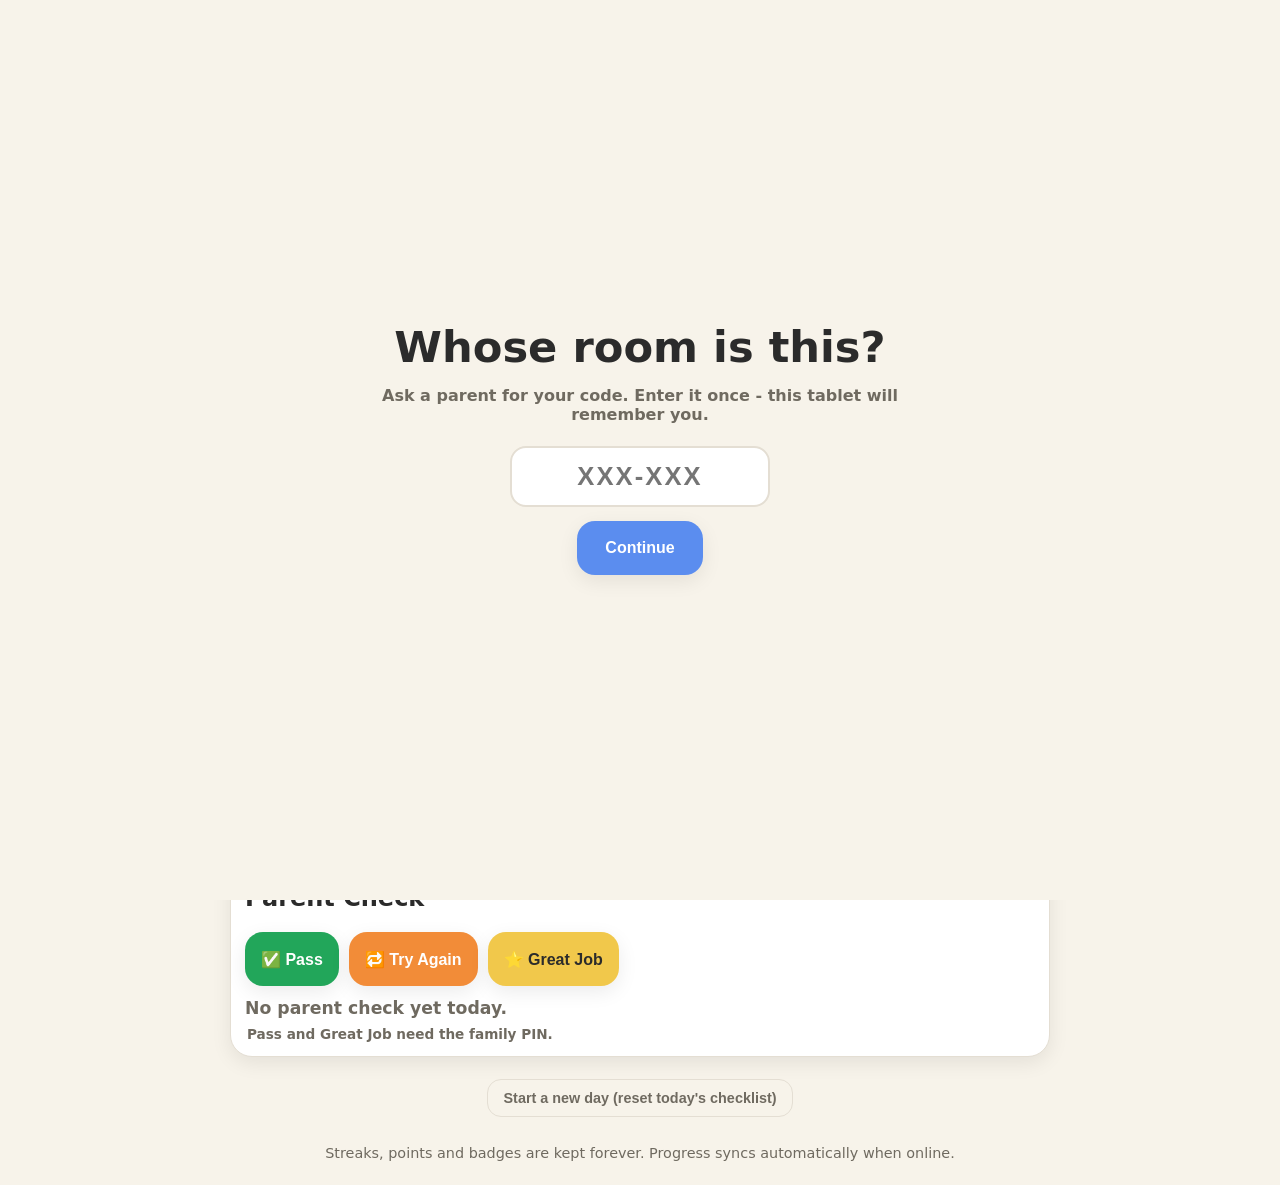
==== apps/bedroom-reset/index.html @ 821b6212 "Make "what done looks like" photos parent-only Kids could previously add and remove their own refere" ====
<!doctype html>
<html lang="en-AU">
<head>
  <meta charset="utf-8" />
  <meta name="viewport" content="width=device-width, initial-scale=1, viewport-fit=cover" />
  <meta name="theme-color" content="#5b8def" />
  <meta name="description" content="A simple bedroom reset checklist for kids." />
  <link rel="manifest" href="manifest.json" />
  <link rel="apple-touch-icon" href="icons/icon-192.png" />
  <link rel="icon" type="image/png" sizes="32x32" href="../shared/icons/favicon-32.png" />
  <link rel="icon" type="image/png" sizes="16x16" href="../shared/icons/favicon-16.png" />
  <link rel="stylesheet" href="styles.css" />
  <title>Bedroom Reset</title>
</head>
<body>
  <div class="kidPicker" id="kidPicker">
    <div class="kidPickerCard">
      <h1>Whose room is this?</h1>
      <p>Ask a parent for your code. Enter it once - this tablet will remember you.</p>
      <form id="codeForm">
        <input id="codeInput" class="codeInput" type="text" inputmode="text" autocapitalize="characters" autocomplete="off" placeholder="XXX-XXX" maxlength="10" />
        <button type="submit" class="codeSubmit">Continue</button>
      </form>
      <p class="codeError hidden" id="codeError"></p>
    </div>
  </div>
  <script>
    if (localStorage.getItem('homelife_kid_token')) {
      document.getElementById('kidPicker').classList.add('hidden');
    }
  </script>

  <div class="toast hidden" id="toast"><span id="toastEmoji"></span><span id="toastText"></span></div>

  <div class="pinModal hidden" id="pinModal">
    <div class="pinCard">
      <h2 id="pinTitle">Parent Check</h2>
      <p>Ask a parent to enter the family PIN.</p>
      <div class="pinDots" id="pinDots"><span></span><span></span><span></span><span></span></div>
      <div class="pinPad" id="pinPad"></div>
      <p class="pinError hidden" id="pinError">Wrong PIN - try again.</p>
      <button class="pinCancel" id="pinCancel" type="button">Cancel</button>
    </div>
  </div>

  <div class="confirmModal hidden" id="confirmModal">
    <div class="confirmCard">
      <p id="confirmText"></p>
      <div class="confirmButtons">
        <button id="confirmYes" type="button" class="confirmYes">Yes</button>
        <button id="confirmNo" type="button" class="confirmNo">Cancel</button>
      </div>
    </div>
  </div>

  <main class="app">
    <header>
      <h1 id="roomTitle">Bedroom Reset</h1>
      <p class="subtitle" id="roomSubtitle">Tap each box when it is properly done. Hidden, shoved or stuffed does not count.</p>
      <p class="kidTag">For <span id="kidName">…</span> · <a href="#" id="switchKidLink">not you? switch</a></p>
      <p class="syncStatus" id="syncStatus">💾 Saved on this tablet</p>
    </header>

    <div class="roomSwitcher" id="roomSwitcher"></div>

    <section class="gridTop">
      <div class="card pieWrap" aria-live="polite">
        <div class="pie" id="pie"><div class="pieInner" id="percentText">0%</div></div>
        <div>
          <div class="progressTitle">Room Score</div>
          <div class="progressSub"><span id="doneCount">0</span>/<span id="totalCount">0</span> jobs done</div>
        </div>
      </div>
      <div class="card streakBox">
        <div class="flame">🔥</div>
        <div>
          <div class="streakNo" id="streakCount">0</div>
          <div class="streakLabel">day streak</div>
        </div>
      </div>
    </section>

    <section class="card levelCard">
      <div class="levelHead">
        <span class="levelTitle" id="levelTitle">Level 1 - Tidy Rookie</span>
        <span class="levelPoints" id="levelPoints">0 points</span>
      </div>
      <div class="levelBar"><div class="levelBarFill" id="levelBarFill"></div></div>
      <div class="levelNext" id="levelNext">Points to next level</div>
      <div class="badgeShelf" id="badgeShelf"></div>
    </section>

    <section class="card">
      <div class="buttons">
        <button class="modeBtn" id="modeBtn" type="button">Focus Mode: OFF</button>
      </div>
      <div class="installHint" id="installHint">Install tip: open this site in Chrome or Edge and choose Install app / Add to Home screen.</div>
    </section>

    <section class="goldenRule">
      <strong>Golden Rule</strong>
      Everything has a home. If it is shoved, stuffed, hidden or piled up, it is not put away yet.
    </section>

    <section class="card photoCard">
      <h2>What Done Looks Like</h2>
      <p class="photoHint">Photos of a properly tidy room, so you know what you're aiming for. Ask a parent to add or change these from the dashboard.</p>
      <div class="photoGrid" id="photoGrid"></div>
    </section>

    <div class="lightbox hidden" id="lightbox">
      <button class="lightboxClose" id="lightboxClose" type="button">✕</button>
      <img id="lightboxImg" src="" alt="Reference photo of a tidy room" />
    </div>

    <section class="focusCard hidden" id="focusCard">
      <div class="focusLabel">Current job</div>
      <div class="focusTask" id="focusTask">Start with clothes.</div>
      <div class="focusHint" id="focusHint">Do this one thing, then tap done.</div>
      <button class="doneBtn" id="focusDoneBtn" type="button">Done</button>
    </section>

    <div id="checklist"></div>

    <section class="card parentCheckCard">
      <h2>Parent Check</h2>
      <div class="buttons">
        <button class="passBtn" id="passBtn" type="button">✅ Pass</button>
        <button class="tryBtn" id="tryBtn" type="button">🔁 Try Again</button>
        <button class="starBtn" id="starBtn" type="button">⭐ Great Job</button>
      </div>
      <div class="parentResult" id="parentResult">No parent check yet today.</div>
      <p class="pinHint">Pass and Great Job need the family PIN.</p>
    </section>

    <p class="newDayLink"><button id="resetBtn" class="resetLink" type="button">Start a new day (reset today's checklist)</button></p>

    <footer>Streaks, points and badges are kept forever. Progress syncs automatically when online.</footer>
  </main>

  <script type="module" src="app.js"></script>
</body>
</html>
---- apps/bedroom-reset/styles.css ----
:root {
  --bg: #f7f3ea;
  --card: #ffffff;
  --ink: #2b2b2b;
  --muted: #6f6a60;
  --blue: #5b8def;
  --green: #22a65a;
  --yellow: #f1c84b;
  --red: #d94b4b;
  --orange: #f28c38;
  --line: #e4ded3;
  --done: #eef8f0;
  --shadow: 0 6px 20px rgba(0,0,0,0.08);
}
* { box-sizing: border-box; }
body {
  margin: 0;
  font-family: system-ui, -apple-system, BlinkMacSystemFont, "Segoe UI", sans-serif;
  background: var(--bg);
  color: var(--ink);
  min-height: 100vh;
  padding: 16px;
}
.app { max-width: 820px; margin: 0 auto; }
header {
  background: linear-gradient(135deg, #5b8def, #7eb77f);
  color: white;
  border-radius: 24px;
  padding: 22px;
  box-shadow: var(--shadow);
  margin-bottom: 14px;
}
h1 { margin: 0 0 8px; font-size: clamp(1.8rem, 5vw, 2.7rem); line-height: 1.05; }
.subtitle { margin: 0; font-size: 1.05rem; opacity: 0.96; }
.kidTag { margin: 10px 0 0; font-size: 0.95rem; opacity: 0.92; font-weight: 700; }
.kidTag a { color: white; text-decoration: underline; }
.syncStatus { margin: 6px 0 0; font-size: 0.85rem; opacity: 0.85; font-weight: 700; }

.roomSwitcher { display: flex; gap: 10px; overflow-x: auto; margin: 14px 0; padding-bottom: 2px; }
.roomPill {
  flex: 0 0 auto;
  display: flex;
  align-items: center;
  gap: 8px;
  background: var(--card);
  border: 2px solid var(--line);
  border-radius: 18px;
  padding: 10px 16px;
  font-weight: 800;
  font-size: 0.95rem;
  color: var(--ink);
  cursor: pointer;
  box-shadow: var(--shadow);
}
.roomPill.active { background: var(--blue); border-color: var(--blue); color: #fff; }
.roomPill .roomPillIcon { font-size: 1.2rem; }

.gridTop { display: grid; grid-template-columns: 1fr 1fr; gap: 14px; margin-bottom: 14px; }
.card { background: var(--card); border-radius: 22px; padding: 14px; box-shadow: var(--shadow); border: 1px solid var(--line); }
.pieWrap { display: grid; grid-template-columns: 138px 1fr; gap: 14px; align-items: center; }
.pie { width: 138px; height: 138px; border-radius: 50%; background: conic-gradient(var(--green) 0deg, #efeadf 0deg); display: grid; place-items: center; box-shadow: inset 0 0 0 10px #fff7ec; }
.pieInner { width: 88px; height: 88px; border-radius: 50%; background: #fff; display: grid; place-items: center; font-weight: 900; font-size: 1.35rem; border: 1px solid var(--line); }
.progressTitle { font-weight: 900; font-size: 1.25rem; margin-bottom: 4px; }
.progressSub { color: var(--muted); font-weight: 700; }
.streakBox { display: grid; grid-template-columns: auto 1fr; gap: 12px; align-items: center; }
.flame { font-size: 3rem; line-height: 1; }
.streakNo { font-weight: 950; font-size: 2.2rem; }
.streakLabel { color: var(--muted); font-weight: 700; }
.goldenRule { background: #fff7d6; border: 2px solid #f1d06a; border-radius: 22px; padding: 16px; margin: 14px 0; font-size: 1.08rem; box-shadow: var(--shadow); }
.goldenRule strong { display: block; margin-bottom: 6px; font-size: 1.15rem; }
.buttons { display: flex; flex-wrap: wrap; gap: 10px; }
button { border: 0; border-radius: 18px; padding: 14px 16px; font-weight: 900; font-size: 1rem; cursor: pointer; min-height: 54px; box-shadow: var(--shadow); }
.modeBtn { background: var(--blue); color: #fff; }
.doneBtn { background: var(--green); color: #fff; width: 100%; margin-top: 10px; }
.passBtn { background: var(--green); color: #fff; }
.tryBtn { background: var(--orange); color: #fff; }
.starBtn { background: var(--yellow); color: #2b2b2b; }
.focusCard { background: #eef5ff; border: 2px solid #abc8ff; border-radius: 22px; padding: 16px; margin: 14px 0; box-shadow: var(--shadow); }
.focusLabel { color: #365f9d; font-weight: 900; text-transform: uppercase; font-size: 0.85rem; letter-spacing: 0.04em; }
.focusTask { font-size: 1.35rem; font-weight: 900; margin: 6px 0 4px; }
.focusHint { color: var(--muted); font-weight: 700; }
.hidden { display: none !important; }
.category { background: var(--card); border-radius: 22px; padding: 14px; margin: 14px 0; border: 1px solid var(--line); box-shadow: var(--shadow); }
.category h2 { margin: 4px 6px 12px; font-size: 1.25rem; color: #3d3a34; }
.catBadge { font-size: 1.1rem; }
label.item { display: grid; grid-template-columns: 44px 1fr; gap: 10px; align-items: center; min-height: 58px; padding: 12px; margin: 8px 0; border: 2px solid var(--line); border-radius: 18px; background: #fffdf8; font-size: 1.08rem; line-height: 1.25; user-select: none; }
label.item.checked { background: var(--done); border-color: #a8d8ae; }
input[type="checkbox"] { width: 32px; height: 32px; accent-color: var(--green); }
.itemText.done { text-decoration: line-through; color: var(--muted); }
.parentCheckCard { margin-top: 16px; }
.parentResult { margin-top: 12px; font-weight: 900; font-size: 1.08rem; color: var(--muted); }
.installHint { font-size: 0.95rem; color: var(--muted); margin-top: 8px; font-weight: 700; }
.pinHint { margin: 8px 2px 0; font-size: 0.85rem; color: var(--muted); font-weight: 700; }
footer { color: var(--muted); text-align: center; padding: 20px 0 8px; font-size: 0.9rem; }

.newDayLink { text-align: center; margin: 22px 0 8px; }
.resetLink {
  background: transparent;
  color: var(--muted);
  box-shadow: none;
  border: 1px solid var(--line);
  min-height: unset;
  padding: 10px 16px;
  font-size: 0.9rem;
  font-weight: 700;
  border-radius: 14px;
}

/* What Done Looks Like gallery */
.photoCard h2 { margin: 0 0 4px; font-size: 1.2rem; }
.photoHint { color: var(--muted); font-weight: 700; font-size: 0.9rem; margin: 0 0 12px; }
.photoGrid { display: grid; grid-template-columns: repeat(3, 1fr); gap: 10px; }
.photoTile {
  aspect-ratio: 1;
  border-radius: 16px;
  overflow: hidden;
  border: 2px solid var(--line);
  position: relative;
}
.photoTile img { width: 100%; height: 100%; object-fit: cover; display: block; cursor: pointer; }

.lightbox {
  position: fixed;
  inset: 0;
  background: rgba(0,0,0,0.88);
  z-index: 280;
  display: flex;
  flex-direction: column;
  align-items: center;
  justify-content: center;
  padding: 20px;
  gap: 16px;
}
.lightbox.hidden { display: none; }
.lightbox img { max-width: 100%; max-height: 70vh; border-radius: 12px; }
.lightboxClose { position: absolute; top: 16px; right: 16px; background: rgba(255,255,255,0.15); color: #fff; border: 0; border-radius: 50%; width: 44px; height: 44px; font-size: 1.2rem; }

/* Level / points card */
.levelCard { display: flex; flex-direction: column; gap: 8px; }
.levelHead { display: flex; justify-content: space-between; align-items: baseline; gap: 8px; flex-wrap: wrap; }
.levelTitle { font-weight: 900; font-size: 1.1rem; color: #3d3a34; }
.levelPoints { font-weight: 800; color: var(--blue); }
.levelBar { height: 14px; border-radius: 8px; background: #efeadf; overflow: hidden; }
.levelBarFill { height: 100%; width: 0%; background: linear-gradient(90deg, var(--blue), var(--green)); transition: width 0.5s ease; }
.levelNext { font-size: 0.85rem; color: var(--muted); font-weight: 700; }

.badgeShelf { display: flex; gap: 10px; overflow-x: auto; padding: 6px 2px 2px; margin-top: 4px; }
.badge {
  flex: 0 0 auto;
  display: flex;
  flex-direction: column;
  align-items: center;
  gap: 4px;
  width: 78px;
  text-align: center;
  padding: 8px 4px;
  border-radius: 14px;
  border: 1px solid var(--line);
}
.badge.earned { background: #fff7d6; border-color: #f1d06a; }
.badge.locked { opacity: 0.4; filter: grayscale(1); }
.badgeEmoji { font-size: 1.6rem; }
.badgeLabel { font-size: 0.68rem; font-weight: 800; color: var(--ink); line-height: 1.1; }

/* Toast */
.toast {
  position: fixed;
  top: 18px;
  left: 50%;
  transform: translateX(-50%) translateY(-140%);
  background: #2b2b2b;
  color: #fff;
  padding: 14px 20px;
  border-radius: 18px;
  box-shadow: var(--shadow);
  display: flex;
  align-items: center;
  gap: 10px;
  font-weight: 800;
  z-index: 300;
  transition: transform 0.35s cubic-bezier(0.34, 1.56, 0.64, 1);
  max-width: 90vw;
}
.toast.hidden { display: none; }
.toast.show { transform: translateX(-50%) translateY(0); }
.toast #toastEmoji { font-size: 1.4rem; }

/* Confetti */
.confettiContainer { position: fixed; inset: 0; pointer-events: none; z-index: 250; overflow: hidden; }
.confettiPiece {
  position: absolute;
  top: -20px;
  width: 10px;
  height: 14px;
  opacity: 0.9;
  border-radius: 2px;
  animation: confettiFall 1.7s ease-in forwards;
}
@keyframes confettiFall {
  to { transform: translateY(110vh) rotate(360deg); opacity: 0.3; }
}

/* Confirm modal */
.confirmModal { position: fixed; inset: 0; background: rgba(43,43,43,0.55); display: grid; place-items: center; z-index: 290; padding: 20px; }
.confirmModal.hidden { display: none; }
.confirmCard { background: #fff; border-radius: 22px; padding: 22px; max-width: 420px; box-shadow: var(--shadow); text-align: center; }
.confirmCard p { font-size: 1.1rem; font-weight: 700; margin: 0 0 16px; }
.confirmButtons { display: flex; gap: 10px; }
.confirmButtons button { flex: 1; }
.confirmYes { background: var(--red); color: #fff; }
.confirmNo { background: #efeadf; color: var(--ink); }

/* Parent PIN modal */
.pinModal { position: fixed; inset: 0; background: rgba(43,43,43,0.65); display: grid; place-items: center; z-index: 270; padding: 20px; }
.pinModal.hidden { display: none; }
.pinCard { background: #fff; border-radius: 24px; padding: 24px; max-width: 360px; width: 100%; box-shadow: var(--shadow); text-align: center; }
.pinCard h2 { margin: 0 0 4px; }
.pinCard p { color: var(--muted); font-weight: 700; margin: 0 0 14px; }
.pinDots { display: flex; justify-content: center; gap: 14px; margin-bottom: 18px; }
.pinDots span { width: 18px; height: 18px; border-radius: 50%; border: 2px solid var(--line); background: #fff; }
.pinDots span.filled { background: var(--blue); border-color: var(--blue); }
.pinDots.shake { animation: pinShake 0.4s; }
@keyframes pinShake {
  0%, 100% { transform: translateX(0); }
  25% { transform: translateX(-8px); }
  75% { transform: translateX(8px); }
}
.pinPad { display: grid; grid-template-columns: repeat(3, 1fr); gap: 10px; }
.pinKey { background: #f7f3ea; color: var(--ink); border: 1px solid var(--line); border-radius: 14px; font-size: 1.2rem; min-height: 54px; box-shadow: none; }
.pinKeyWide { grid-column: span 1; font-size: 0.85rem; }
.pinError { color: var(--red); font-weight: 800; margin-top: 12px; }
.pinCancel { background: transparent; color: var(--muted); box-shadow: none; margin-top: 14px; min-height: unset; padding: 8px; }

.kidPicker { position: fixed; inset: 0; background: var(--bg); display: grid; place-items: center; z-index: 50; padding: 20px; }
.kidPicker.hidden { display: none !important; }
.kidPickerCard { max-width: 560px; text-align: center; }
.kidPickerCard h1 { color: var(--ink); }
.kidPickerCard p { color: var(--muted); font-weight: 700; }
.kidGrid { display: grid; grid-template-columns: repeat(auto-fit, minmax(140px, 1fr)); gap: 16px; margin-top: 20px; }
.kidBtn { background: var(--card); border: 2px solid var(--line); border-radius: 22px; padding: 26px 12px; display: flex; flex-direction: column; align-items: center; gap: 10px; font-size: 1.2rem; font-weight: 900; box-shadow: var(--shadow); color: var(--ink); min-height: unset; }
.kidAvatar { font-size: 3.2rem; }

#codeForm { display: flex; flex-direction: column; gap: 14px; margin-top: 22px; align-items: center; }
.codeInput {
  width: 100%;
  max-width: 260px;
  text-align: center;
  font-size: 1.6rem;
  font-weight: 900;
  letter-spacing: 0.08em;
  text-transform: uppercase;
  padding: 14px;
  border-radius: 16px;
  border: 2px solid var(--line);
  background: #fff;
  color: var(--ink);
}
.codeSubmit { background: var(--blue); color: #fff; padding: 14px 28px; }
.codeError { color: var(--red); font-weight: 800; margin-top: 14px; }

@media (max-width: 680px) {
  body { padding: 12px; }
  .gridTop { grid-template-columns: 1fr; }
  .pieWrap { grid-template-columns: 120px 1fr; }
  .pie { width: 120px; height: 120px; }
  .pieInner { width: 76px; height: 76px; font-size: 1.15rem; }
  .buttons button { flex: 1 1 100%; }
  label.item { font-size: 1rem; }
}
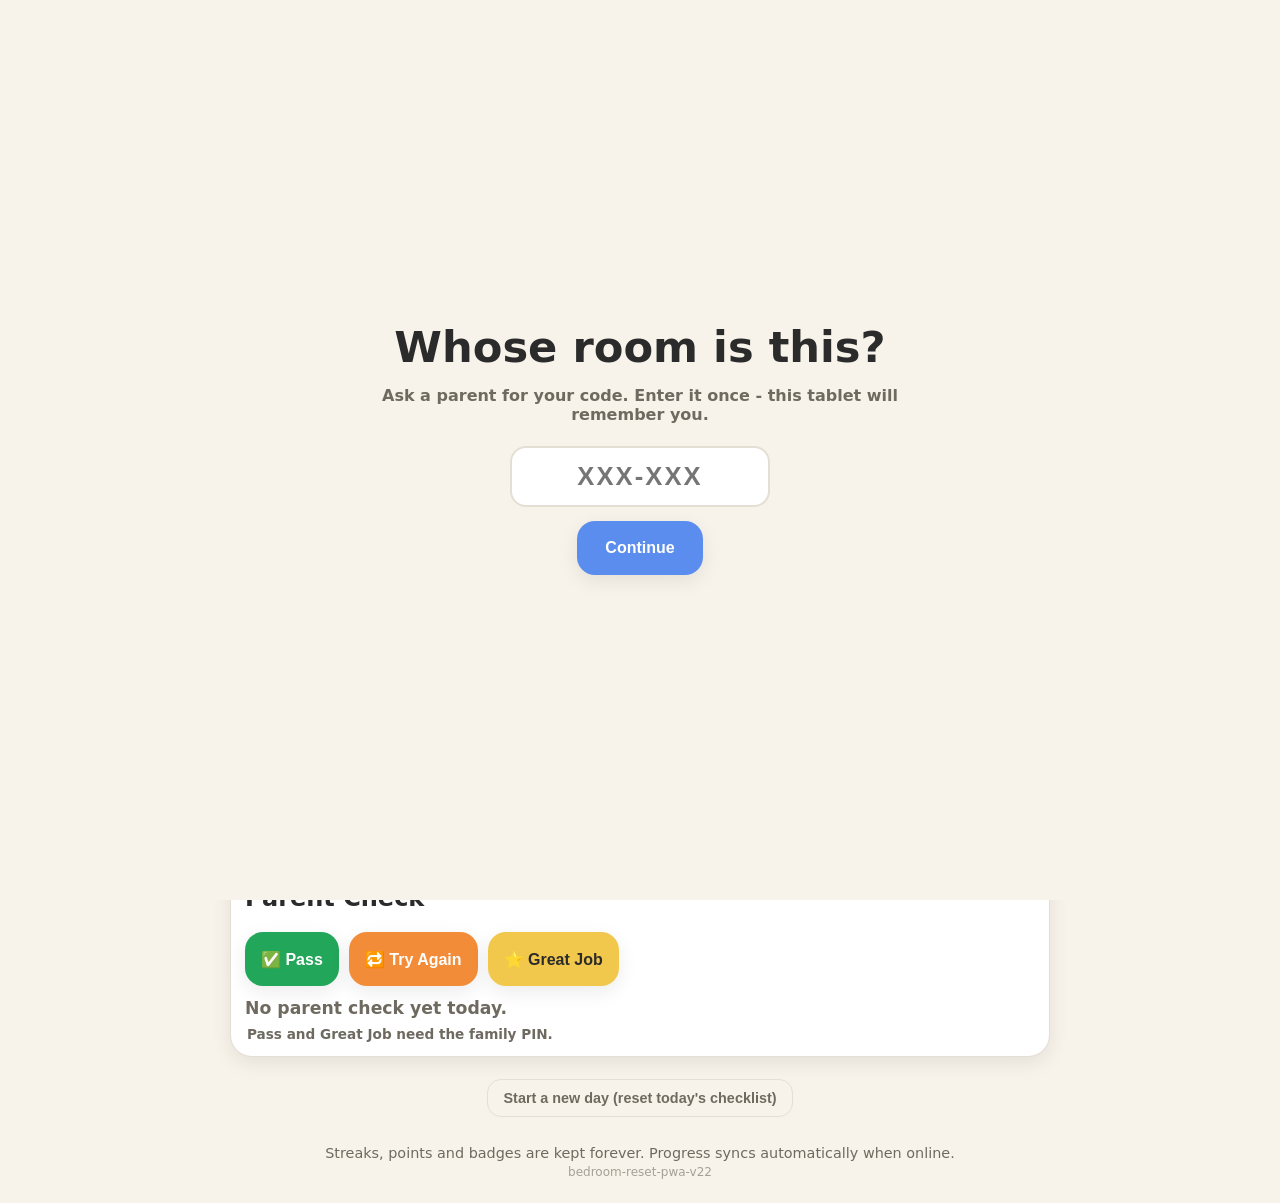
==== commit fac9a00b: "Show each PWA's cache version in its own UI New apps/shared/version.js reads each app's service-work" ====
--- a/apps/bedroom-reset/index.html
+++ b/apps/bedroom-reset/index.html
@@ -35,9 +35,10 @@
   <div class="pinModal hidden" id="pinModal">
     <div class="pinCard">
       <h2 id="pinTitle">Parent Check</h2>
-      <p>Ask a parent to enter the family PIN.</p>
+      <p id="pinSub">Ask a parent to enter the family PIN.</p>
       <div class="pinDots" id="pinDots"><span></span><span></span><span></span><span></span></div>
       <div class="pinPad" id="pinPad"></div>
+      <div class="pinIconsGrid hidden" id="pinIconsGrid"></div>
       <p class="pinError hidden" id="pinError">Wrong PIN - try again.</p>
       <button class="pinCancel" id="pinCancel" type="button">Cancel</button>
     </div>
@@ -108,6 +109,19 @@
       <div class="photoGrid" id="photoGrid"></div>
     </section>
 
+    <section class="card aiScoreCard hidden" id="aiScoreCard">
+      <h2>AI Room Score</h2>
+      <button class="aiScoreBtn" id="aiScoreBtn" type="button">📸 Score my room with AI</button>
+      <input type="file" id="aiScoreInput" accept="image/*" capture="environment" class="hidden" />
+      <div class="aiScoreResult">
+        <img class="aiScoreThumb hidden" id="aiScoreThumb" alt="The photo you submitted" />
+        <div class="aiScoreTexts">
+          <p class="aiScoreStatus" id="aiScoreStatus"></p>
+          <p class="aiScoreError hidden" id="aiScoreError"></p>
+        </div>
+      </div>
+    </section>
+
     <div class="lightbox hidden" id="lightbox">
       <button class="lightboxClose" id="lightboxClose" type="button">✕</button>
       <img id="lightboxImg" src="" alt="Reference photo of a tidy room" />
@@ -135,7 +149,10 @@
 
     <p class="newDayLink"><button id="resetBtn" class="resetLink" type="button">Start a new day (reset today's checklist)</button></p>
 
-    <footer>Streaks, points and badges are kept forever. Progress syncs automatically when online.</footer>
+    <footer>
+      Streaks, points and badges are kept forever. Progress syncs automatically when online.
+      <span class="appVersionTag" id="appVersion"></span>
+    </footer>
   </main>
 
   <script type="module" src="app.js"></script>
--- a/apps/bedroom-reset/styles.css
+++ b/apps/bedroom-reset/styles.css
@@ -92,6 +92,7 @@
 .installHint { font-size: 0.95rem; color: var(--muted); margin-top: 8px; font-weight: 700; }
 .pinHint { margin: 8px 2px 0; font-size: 0.85rem; color: var(--muted); font-weight: 700; }
 footer { color: var(--muted); text-align: center; padding: 20px 0 8px; font-size: 0.9rem; }
+.appVersionTag { display: block; margin-top: 4px; font-size: 0.75rem; opacity: 0.6; }
 
 .newDayLink { text-align: center; margin: 22px 0 8px; }
 .resetLink {
@@ -118,6 +119,29 @@
   position: relative;
 }
 .photoTile img { width: 100%; height: 100%; object-fit: cover; display: block; cursor: pointer; }
+
+/* AI room score */
+.aiScoreCard h2 { margin: 0 0 10px; font-size: 1.2rem; }
+.aiScoreBtn {
+  width: 100%;
+  background: var(--blue);
+  color: #fff;
+  border: 0;
+  border-radius: 14px;
+  padding: 14px;
+  font-weight: 800;
+  font-size: 1rem;
+  cursor: pointer;
+}
+.aiScoreBtn:disabled { opacity: 0.6; cursor: not-allowed; }
+.aiScoreResult { display: flex; align-items: flex-start; gap: 12px; margin-top: 12px; }
+.aiScoreThumb { width: 64px; height: 64px; border-radius: 12px; object-fit: cover; cursor: pointer; flex: 0 0 auto; }
+.aiScoreThumb.hidden { display: none; }
+.aiScoreTexts { flex: 1; min-width: 0; }
+.aiScoreStatus { margin: 0; font-weight: 700; color: var(--muted); }
+.aiScoreStatus.scored { color: var(--ink); }
+.aiScoreStatus.scored.good { color: var(--green); }
+.aiScoreError { color: var(--red); font-weight: 700; margin: 10px 0 0; }
 
 .lightbox {
   position: fixed;
@@ -228,6 +252,10 @@
 .pinPad { display: grid; grid-template-columns: repeat(3, 1fr); gap: 10px; }
 .pinKey { background: #f7f3ea; color: var(--ink); border: 1px solid var(--line); border-radius: 14px; font-size: 1.2rem; min-height: 54px; box-shadow: none; }
 .pinKeyWide { grid-column: span 1; font-size: 0.85rem; }
+.pinIconsGrid { display: grid; grid-template-columns: repeat(3, 1fr); gap: 10px; margin-bottom: 4px; }
+.pinIconsGrid.shake { animation: pinShake 0.4s; }
+.pinIconsGrid button { background: #f7f3ea; border: 2px solid var(--line); border-radius: 14px; font-size: 1.8rem; min-height: 64px; cursor: pointer; }
+.pinIconsGrid button.selected { border-color: var(--blue); background: #fff; }
 .pinError { color: var(--red); font-weight: 800; margin-top: 12px; }
 .pinCancel { background: transparent; color: var(--muted); box-shadow: none; margin-top: 14px; min-height: unset; padding: 8px; }
 
@@ -236,9 +264,6 @@
 .kidPickerCard { max-width: 560px; text-align: center; }
 .kidPickerCard h1 { color: var(--ink); }
 .kidPickerCard p { color: var(--muted); font-weight: 700; }
-.kidGrid { display: grid; grid-template-columns: repeat(auto-fit, minmax(140px, 1fr)); gap: 16px; margin-top: 20px; }
-.kidBtn { background: var(--card); border: 2px solid var(--line); border-radius: 22px; padding: 26px 12px; display: flex; flex-direction: column; align-items: center; gap: 10px; font-size: 1.2rem; font-weight: 900; box-shadow: var(--shadow); color: var(--ink); min-height: unset; }
-.kidAvatar { font-size: 3.2rem; }
 
 #codeForm { display: flex; flex-direction: column; gap: 14px; margin-top: 22px; align-items: center; }
 .codeInput {
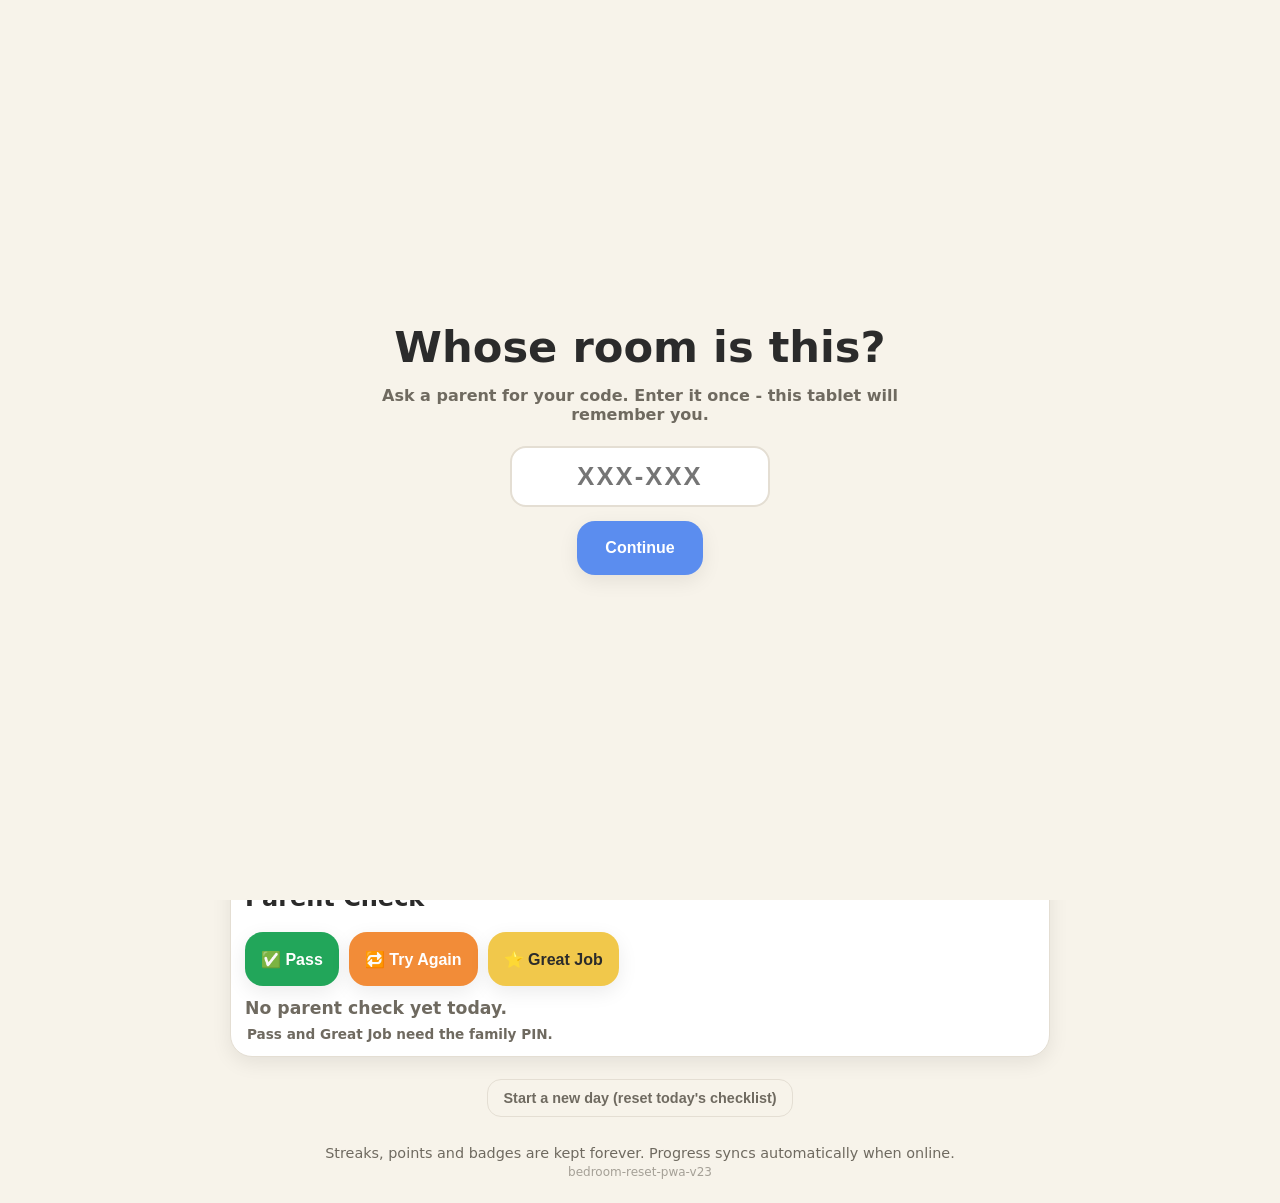
==== commit bf7bde05: "Add PWA install button to bedroom-reset Uses the beforeinstallprompt/prompt() flow (Chrome/Edge/Andr" ====
--- a/apps/bedroom-reset/index.html
+++ b/apps/bedroom-reset/index.html
@@ -152,6 +152,7 @@
     <footer>
       Streaks, points and badges are kept forever. Progress syncs automatically when online.
       <span class="appVersionTag" id="appVersion"></span>
+      <button class="installBtn hidden" id="installBtn" type="button">⬇️ Install App</button>
     </footer>
   </main>
 
--- a/apps/bedroom-reset/styles.css
+++ b/apps/bedroom-reset/styles.css
@@ -93,6 +93,7 @@
 .pinHint { margin: 8px 2px 0; font-size: 0.85rem; color: var(--muted); font-weight: 700; }
 footer { color: var(--muted); text-align: center; padding: 20px 0 8px; font-size: 0.9rem; }
 .appVersionTag { display: block; margin-top: 4px; font-size: 0.75rem; opacity: 0.6; }
+.installBtn { background: var(--blue); color: #fff; margin-top: 14px; }
 
 .newDayLink { text-align: center; margin: 22px 0 8px; }
 .resetLink {
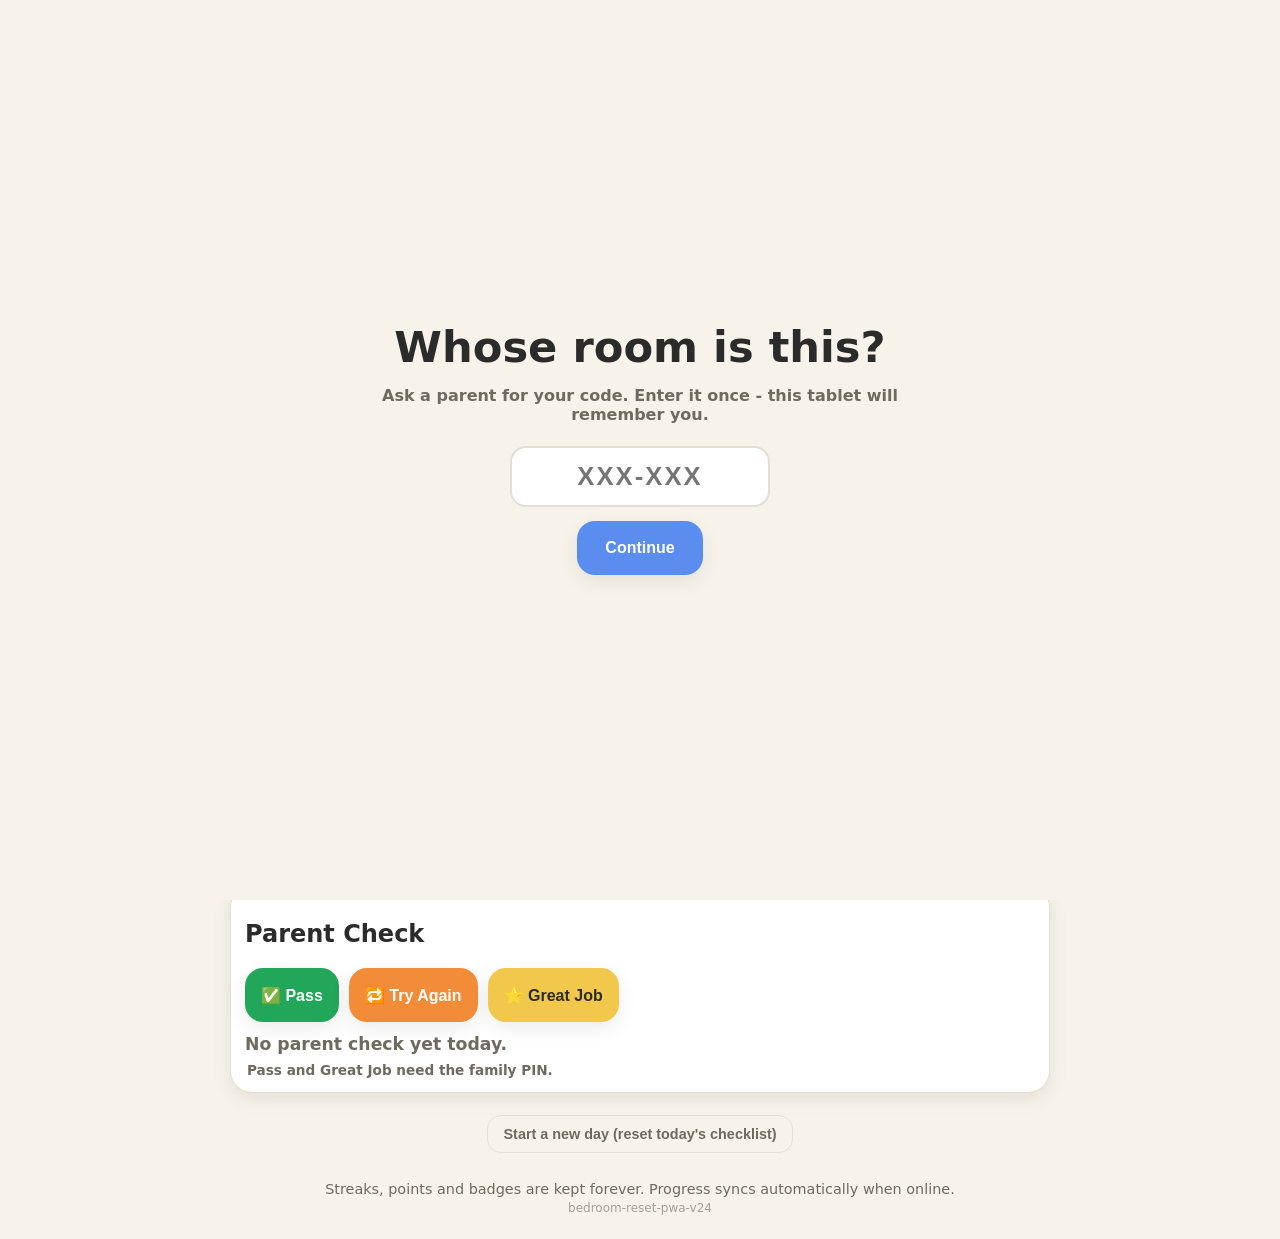
==== commit c5993a32: "Fix bedroom-reset install hint to include Firefox/Safari The hint told people to use Chrome or Edge " ====
--- a/apps/bedroom-reset/index.html
+++ b/apps/bedroom-reset/index.html
@@ -95,7 +95,7 @@
       <div class="buttons">
         <button class="modeBtn" id="modeBtn" type="button">Focus Mode: OFF</button>
       </div>
-      <div class="installHint" id="installHint">Install tip: open this site in Chrome or Edge and choose Install app / Add to Home screen.</div>
+      <div class="installHint" id="installHint">Install tip: on Chrome, Edge or Samsung Internet, tap the Install App button below. On Firefox, Safari or other browsers, use the browser's own menu for "Install" or "Add to Home Screen".</div>
     </section>
 
     <section class="goldenRule">
